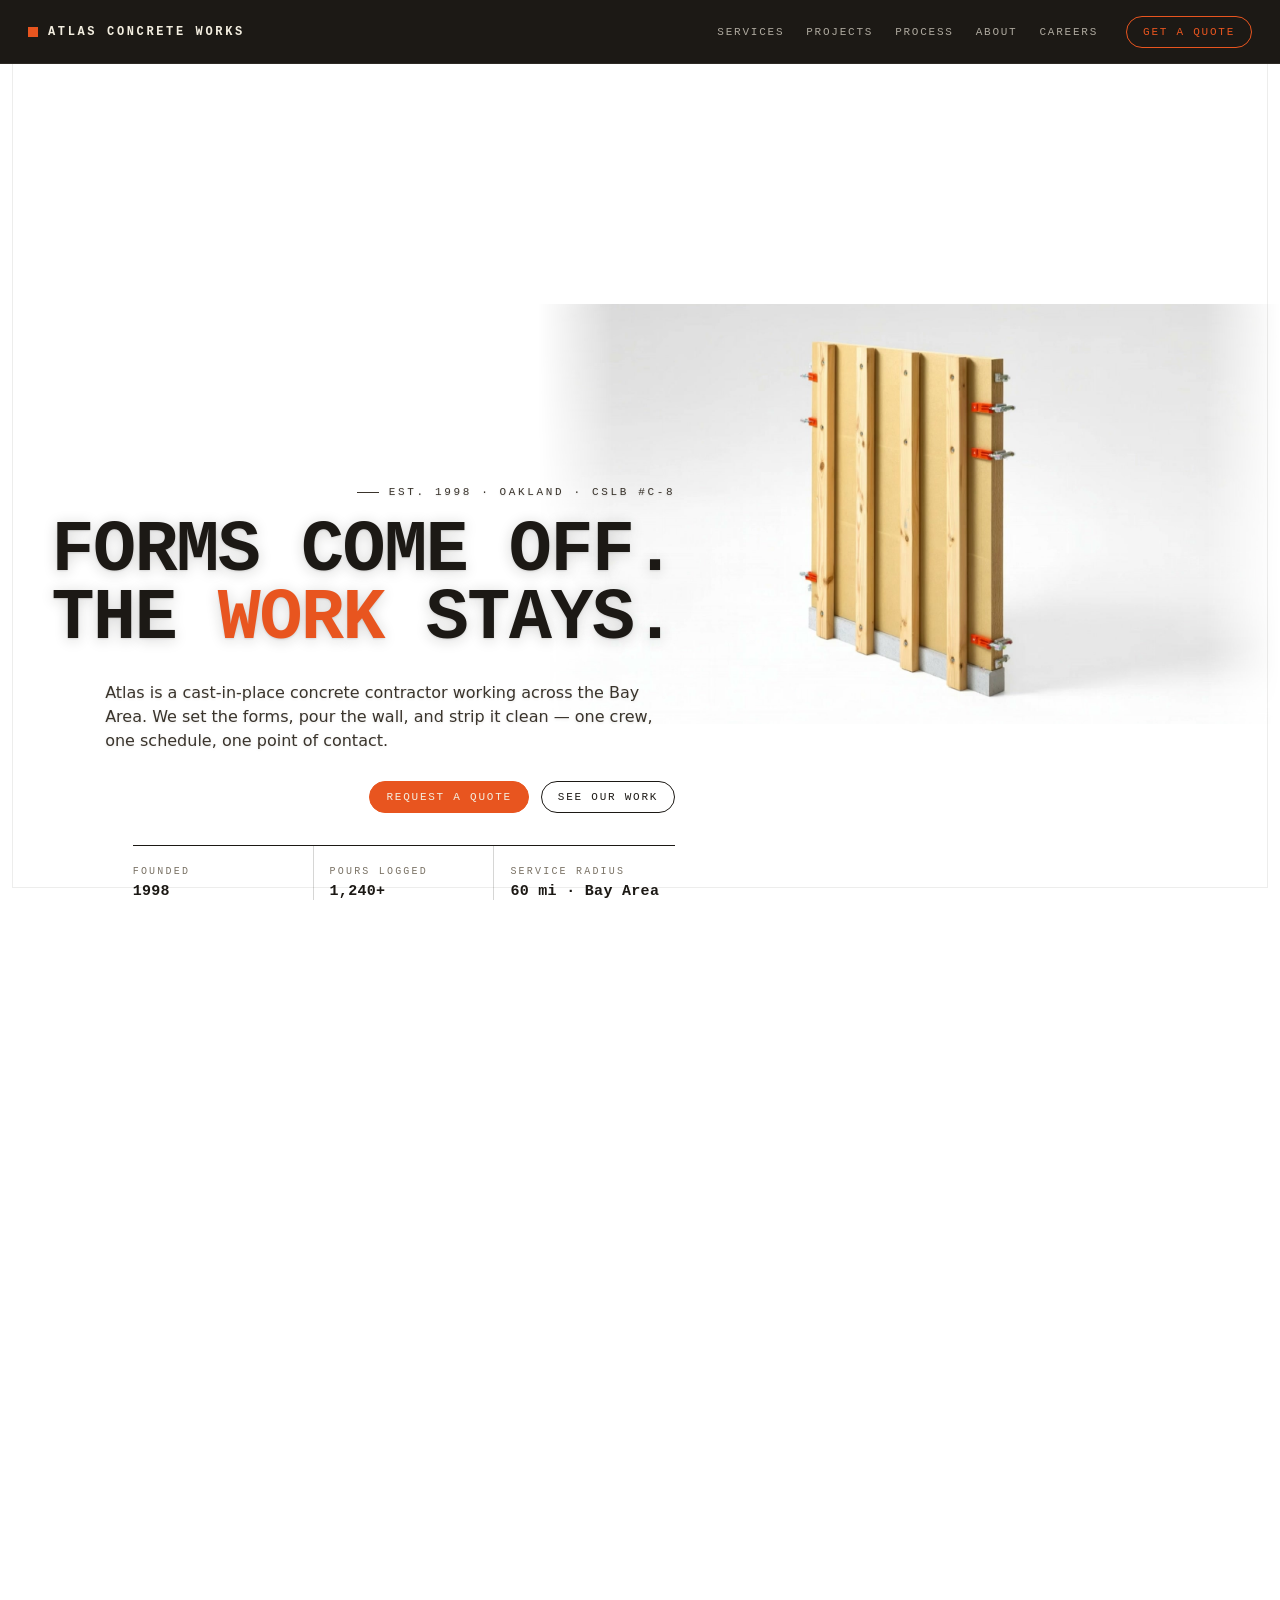
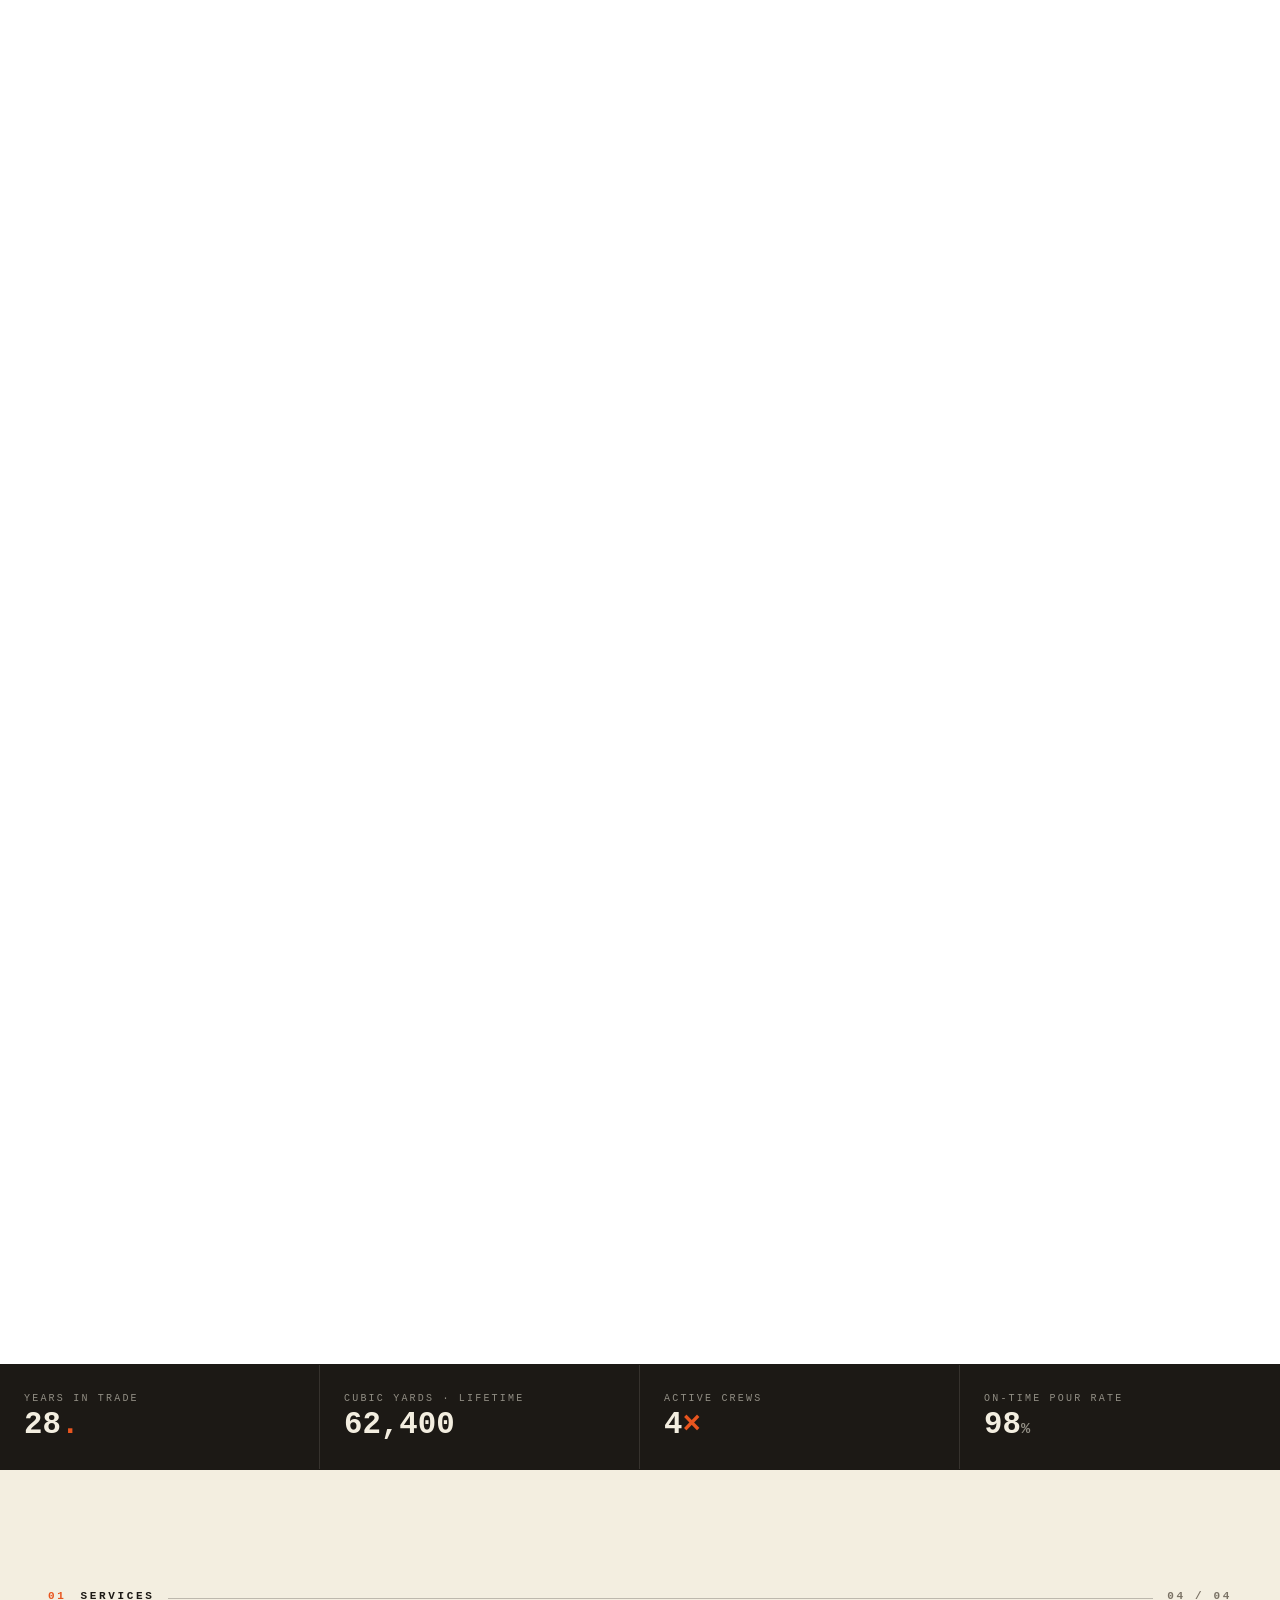
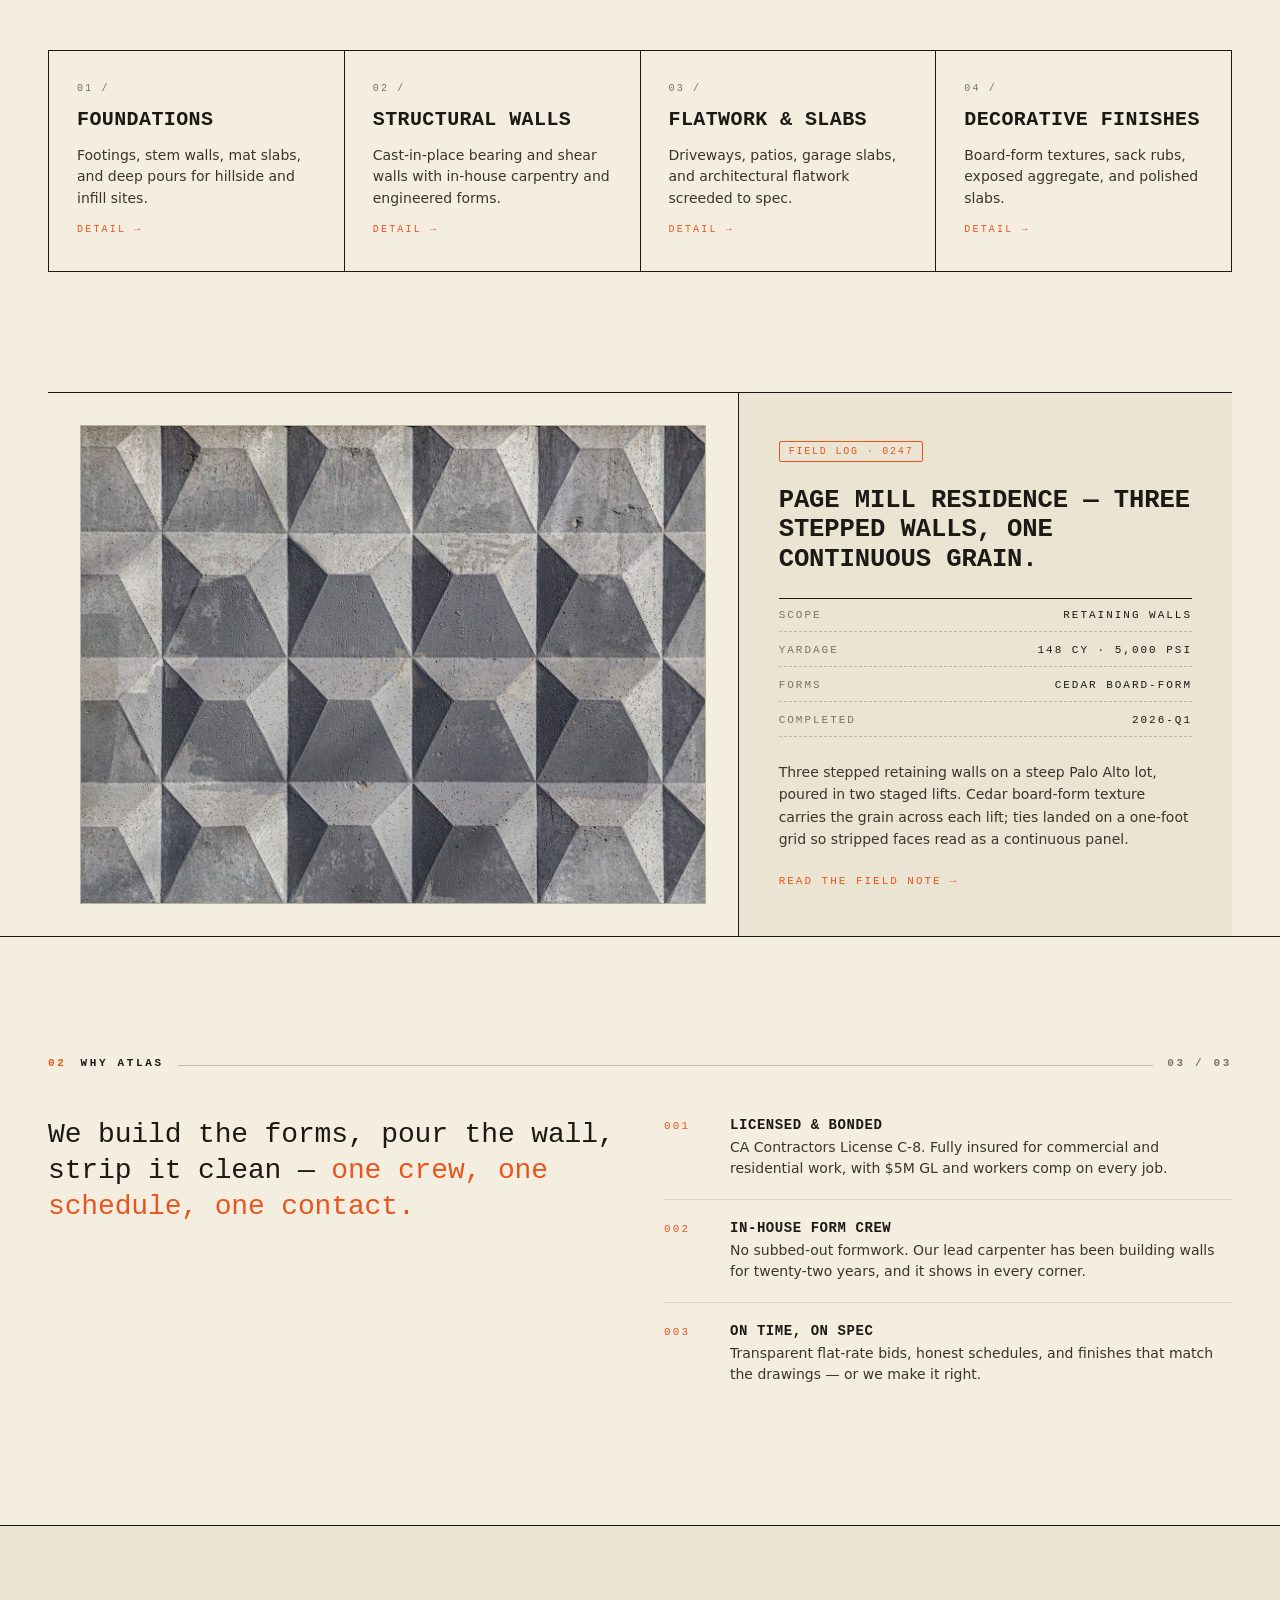
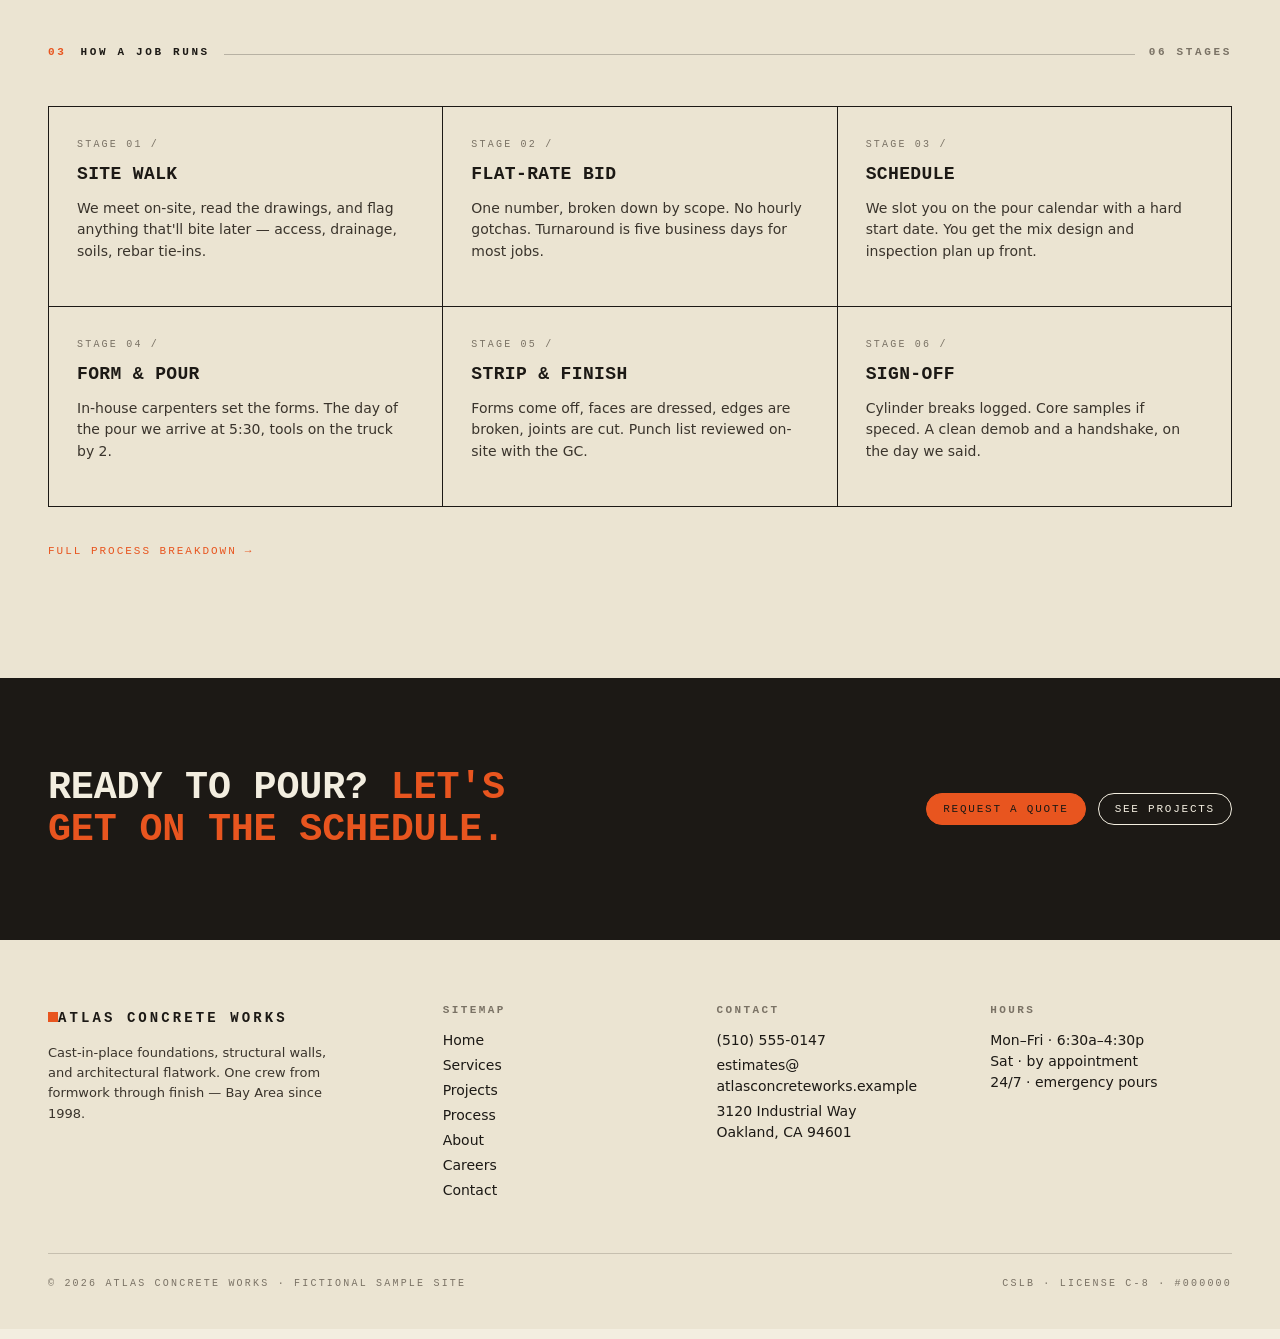
==== index.html @ 19ed17f6 "Initial commit: Atlas Concrete site" ====
<!doctype html>
<html lang="en">
<head>
<meta charset="utf-8">
<meta name="viewport" content="width=device-width, initial-scale=1">
<title>Atlas Concrete Works — Cast-in-Place Foundations, Walls & Flatwork</title>
<style>
/* ============================================================
   ATLAS CONCRETE WORKS — shared site stylesheet
   Extracted from landing page. All pages consume this.
   ============================================================ */
:root {
  --paper: #F3EEE0;
  --paper-2: #EBE4D2;
  --paper-3: #E0D8C2;
  --ink: #1C1915;
  --ink-soft: #3A342C;
  --ink-mute: #7A7265;
  --accent: #E8551F;
  --accent-ink: #B8421A;
  --rule: #1C1915;
  --nav-h: 64px;
  --mono: ui-monospace, "JetBrains Mono", "SF Mono", Menlo, Consolas, monospace;
  --sans: -apple-system, BlinkMacSystemFont, "Segoe UI", Inter, system-ui, sans-serif;
}

* { box-sizing: border-box; }
html, body { margin: 0; padding: 0; background: var(--paper); color: var(--ink); font-family: var(--sans); }
body { -webkit-font-smoothing: antialiased; text-rendering: optimizeLegibility; }
a { color: inherit; text-decoration: none; }
img, svg { display: block; max-width: 100%; }

/* spec-sheet frame */
body::before {
  content: ""; position: fixed; inset: 12px; border: 1px solid rgba(28,25,21,0.08);
  pointer-events: none; z-index: 40;
}
@media (max-width: 600px) { body::before { inset: 6px; } }

/* ---------- NAV (inverted dark) ---------- */
.nav {
  position: fixed; top: 0; left: 0; right: 0; height: var(--nav-h);
  display: flex; align-items: center; justify-content: space-between;
  padding: 0 28px;
  background: var(--ink);
  border-bottom: 1px solid rgba(243,238,224,0.08);
  z-index: 50;
  color: var(--paper);
}
.wordmark {
  font-family: var(--mono);
  font-size: 12px; letter-spacing: 0.22em; text-transform: uppercase;
  font-weight: 600;
  display: flex; align-items: center; gap: 10px;
  color: var(--paper);
}
.wordmark::before {
  content: ""; display: inline-block;
  width: 10px; height: 10px; background: var(--accent);
}
.nav-right { display: flex; align-items: center; gap: 28px; }
.nav-links { display: flex; gap: 22px; }
.nav-links a {
  font-family: var(--mono); font-size: 11px;
  letter-spacing: 0.16em; text-transform: uppercase;
  color: rgba(243,238,224,0.68);
  transition: color 160ms ease;
  position: relative;
  padding: 4px 0;
}
.nav-links a:hover { color: var(--paper); }
.nav-links a.active { color: var(--accent); }
.nav-links a.active::after {
  content: ""; position: absolute; left: 0; right: 0; bottom: -2px;
  height: 2px; background: var(--accent);
}
.cta {
  font-family: var(--mono);
  font-size: 11px; letter-spacing: 0.16em; text-transform: uppercase;
  padding: 9px 16px;
  border: 1px solid var(--accent);
  color: var(--accent);
  background: transparent;
  border-radius: 999px;
  transition: background 160ms ease, color 160ms ease;
  cursor: pointer;
}
.cta:hover { background: var(--accent); color: var(--paper); }
.cta.solid { background: var(--accent); color: var(--paper); }
.cta.solid:hover { background: var(--accent-ink); border-color: var(--accent-ink); }
.cta.ghost-ink { border-color: var(--ink); color: var(--ink); }
.cta.ghost-ink:hover { background: var(--ink); color: var(--paper); }

@media (max-width: 820px) {
  .nav-links { display: none; }
}

/* nav sits above a spacer so content doesn't slip under */
.nav-spacer { height: var(--nav-h); }

/* ---------- SECTION SCAFFOLDING ---------- */
.wrap { max-width: 1280px; margin: 0 auto; }
.wrap-narrow { max-width: 960px; margin: 0 auto; }

.section {
  padding: 120px 48px;
  border-top: 1px solid var(--rule);
  position: relative;
}
.section.tight { padding: 72px 48px; }
.section.paper-2 { background: var(--paper-2); }
.section.ink { background: var(--ink); color: var(--paper); }
.section.ink .section-label .title { color: var(--paper); }
.section.ink .section-label .rule { background: var(--paper); }

.section-label {
  font-family: var(--mono);
  font-size: 11px; letter-spacing: 0.24em; text-transform: uppercase;
  color: var(--ink-soft);
  margin: 0 0 48px 0;
  display: flex; align-items: baseline; gap: 14px;
}
.section-label .num { color: var(--accent); font-weight: 600; }
.section-label .title { color: var(--ink); }
.section-label .rule { flex: 1; height: 1px; background: var(--ink); opacity: 0.25; }
.section-label .meta { color: var(--ink-mute); font-weight: 600; }

@media (max-width: 720px) {
  .section { padding: 80px 24px; }
  .section.tight { padding: 56px 24px; }
}

/* ---------- PAGE HEADER (hero strip for sub-pages) ---------- */
.page-header {
  padding: 140px 48px 80px;
  background: var(--paper);
  border-bottom: 1px solid var(--rule);
  position: relative;
}
.page-header .crumbs {
  font-family: var(--mono);
  font-size: 11px; letter-spacing: 0.22em; text-transform: uppercase;
  color: var(--ink-mute);
  display: flex; gap: 10px; align-items: center;
  margin-bottom: 28px;
}
.page-header .crumbs a:hover { color: var(--accent); }
.page-header .crumbs .sep::before { content: "/"; color: rgba(28,25,21,0.3); }
.page-header h1 {
  font-family: var(--mono);
  font-weight: 600;
  font-size: clamp(40px, 6vw, 88px);
  line-height: 1.02; letter-spacing: -0.01em;
  text-transform: uppercase;
  margin: 0 0 24px 0;
  color: var(--ink);
  max-width: 18ch;
}
.page-header h1 .slash { color: var(--accent); }
.page-header .lede {
  font-size: clamp(16px, 1.4vw, 19px);
  line-height: 1.55; color: var(--ink-soft);
  max-width: 58ch; margin: 0;
}
.page-header .eyebrow {
  font-family: var(--mono);
  font-size: 11px; letter-spacing: 0.24em; text-transform: uppercase;
  color: var(--ink-soft);
  display: flex; align-items: center; gap: 10px;
  margin-bottom: 24px;
}
.page-header .eyebrow::before {
  content: ""; display: inline-block;
  width: 22px; height: 1px; background: var(--ink-soft);
}

@media (max-width: 720px) {
  .page-header { padding: 110px 24px 56px; }
}

/* ---------- GRID UTILITIES ---------- */
.grid-4, .grid-3, .grid-2 {
  display: grid; gap: 0;
  border-top: 1px solid var(--rule); border-left: 1px solid var(--rule);
}
.grid-4 { grid-template-columns: repeat(4, 1fr); }
.grid-3 { grid-template-columns: repeat(3, 1fr); }
.grid-2 { grid-template-columns: repeat(2, 1fr); }
.cell {
  padding: 32px 28px 36px;
  border-right: 1px solid var(--rule);
  border-bottom: 1px solid var(--rule);
  background: var(--paper);
  display: flex; flex-direction: column; gap: 14px;
  min-height: 200px;
  position: relative;
}
.cell.tall { min-height: 280px; }
.cell.has-hover { transition: background 180ms ease; cursor: pointer; }
.cell.has-hover:hover { background: var(--paper-2); }
.cell .idx {
  font-family: var(--mono);
  font-size: 10px; letter-spacing: 0.22em; text-transform: uppercase;
  color: var(--ink-mute);
}
.cell h3 {
  font-family: var(--mono);
  font-weight: 600;
  font-size: 18px; letter-spacing: 0.02em; text-transform: uppercase;
  margin: 0; color: var(--ink);
}
.cell p { font-size: 14px; line-height: 1.55; color: var(--ink-soft); margin: 0; }
.cell .cell-arrow {
  font-family: var(--mono);
  font-size: 10px; letter-spacing: 0.22em; text-transform: uppercase;
  color: var(--accent);
  margin-top: auto;
  display: inline-flex; align-items: center; gap: 8px;
}
.cell .cell-arrow::after {
  content: "→"; transition: transform 180ms ease;
}
.cell.has-hover:hover .cell-arrow::after { transform: translateX(4px); }

@media (max-width: 960px) { .grid-4 { grid-template-columns: repeat(2, 1fr); } }
@media (max-width: 560px) { .grid-4, .grid-3, .grid-2 { grid-template-columns: 1fr; } }

/* ---------- TWO-COL ---------- */
.two-col {
  display: grid; grid-template-columns: 1fr 1fr; gap: 48px; align-items: start;
}
.two-col.lead-right { grid-template-columns: 1fr 2fr; }
.two-col.narrow-right { grid-template-columns: 2fr 1fr; }
@media (max-width: 760px) {
  .two-col, .two-col.lead-right, .two-col.narrow-right { grid-template-columns: 1fr; gap: 28px; }
}

.lead-quote {
  font-family: var(--mono);
  font-size: clamp(20px, 2.2vw, 28px);
  line-height: 1.3; letter-spacing: -0.005em;
  color: var(--ink); margin: 0;
}
.lead-quote .slash { color: var(--accent); }

/* ---------- NUMBERED LIST ---------- */
.numlist { list-style: none; padding: 0; margin: 0; display: flex; flex-direction: column; gap: 20px; }
.numlist li {
  display: grid; grid-template-columns: 48px 1fr; gap: 18px; align-items: baseline;
  padding-bottom: 20px; border-bottom: 1px solid rgba(28,25,21,0.12);
}
.numlist li:last-child { border-bottom: 0; }
.numlist .n {
  font-family: var(--mono); font-size: 11px; letter-spacing: 0.2em;
  color: var(--accent);
}
.numlist .body { display: flex; flex-direction: column; gap: 4px; }
.numlist .body strong {
  font-family: var(--mono); font-weight: 600;
  font-size: 14px; letter-spacing: 0.04em; text-transform: uppercase;
  color: var(--ink);
}
.numlist .body span { font-size: 14px; color: var(--ink-soft); line-height: 1.5; }

/* ---------- META / SPEC ROWS ---------- */
.spec {
  font-family: var(--mono); font-size: 11px; letter-spacing: 0.18em; text-transform: uppercase;
  color: var(--ink-mute);
  display: flex; flex-direction: column; gap: 2px;
  border-top: 1px solid var(--ink);
}
.spec .row {
  display: flex; justify-content: space-between; gap: 12px;
  border-bottom: 1px dashed rgba(28,25,21,0.22); padding: 10px 0;
}
.spec .row span:last-child { color: var(--ink); }

/* ---------- TAGS ---------- */
.tag-pill {
  display: inline-block;
  font-family: var(--mono); font-size: 10px; letter-spacing: 0.18em; text-transform: uppercase;
  color: var(--accent);
  border: 1px solid var(--accent); padding: 4px 9px; border-radius: 2px;
}
.tag-pill.ink { color: var(--ink); border-color: var(--ink); }
.tag-pill.mute { color: var(--ink-mute); border-color: rgba(28,25,21,0.25); }

/* ---------- BODY COPY ---------- */
.prose p { font-size: 16px; line-height: 1.65; color: var(--ink-soft); margin: 0 0 14px 0; max-width: 64ch; }
.prose p.large { font-size: 18px; line-height: 1.55; color: var(--ink); }
.prose h2 {
  font-family: var(--mono); font-weight: 600;
  font-size: 22px; letter-spacing: 0.02em; text-transform: uppercase;
  margin: 40px 0 16px 0; color: var(--ink);
}
.prose h3 {
  font-family: var(--mono); font-weight: 600;
  font-size: 14px; letter-spacing: 0.06em; text-transform: uppercase;
  margin: 28px 0 10px 0; color: var(--ink);
}

/* ---------- PLACEHOLDER IMAGE ---------- */
.ph {
  position: relative;
  background:
    repeating-linear-gradient(
      135deg,
      rgba(28,25,21,0.08) 0 1px,
      transparent 1px 10px
    ),
    var(--paper-2);
  border: 1px solid rgba(28,25,21,0.25);
  display: flex; align-items: flex-end; justify-content: flex-start;
  padding: 14px;
  font-family: var(--mono); font-size: 10px; letter-spacing: 0.2em; text-transform: uppercase;
  color: var(--ink-soft);
  aspect-ratio: 4 / 3;
  overflow: hidden;
}
.ph.tall { aspect-ratio: 3 / 4; }
.ph.wide { aspect-ratio: 16 / 9; }
.ph.sq { aspect-ratio: 1 / 1; }
.ph .ph-label {
  background: var(--paper);
  padding: 4px 8px;
  border: 1px solid rgba(28,25,21,0.25);
}
.ph.dark {
  background:
    repeating-linear-gradient(
      135deg,
      rgba(243,238,224,0.10) 0 1px,
      transparent 1px 10px
    ),
    var(--ink);
  color: rgba(243,238,224,0.7);
  border-color: rgba(243,238,224,0.2);
}
.ph.dark .ph-label {
  background: var(--ink);
  color: rgba(243,238,224,0.85);
  border-color: rgba(243,238,224,0.2);
}
.ph > img { position: absolute; inset: 0; width: 100%; height: 100%; object-fit: cover; display: block; }

/* ---------- CTA BANDS ---------- */
.cta-band {
  padding: 88px 48px;
  border-top: 1px solid var(--rule);
  background: var(--ink);
  color: var(--paper);
  display: grid; grid-template-columns: 2fr 1fr; gap: 48px; align-items: center;
}
.cta-band h2 {
  font-family: var(--mono); font-weight: 600;
  font-size: clamp(28px, 3vw, 44px); line-height: 1.1;
  letter-spacing: -0.005em; text-transform: uppercase;
  margin: 0; max-width: 20ch;
}
.cta-band h2 .slash { color: var(--accent); }
.cta-band .cta { border-color: var(--accent); color: var(--accent); }
.cta-band .cta:hover { background: var(--accent); color: var(--ink); }
.cta-band .cta.solid { background: var(--accent); color: var(--ink); }
.cta-band .cta.solid:hover { background: var(--paper); color: var(--ink); border-color: var(--paper); }
.cta-band .actions { display: flex; gap: 12px; justify-content: flex-end; flex-wrap: wrap; }
@media (max-width: 720px) { .cta-band { grid-template-columns: 1fr; padding: 64px 24px; } .cta-band .actions { justify-content: flex-start; } }

/* ---------- FOOTER ---------- */
footer.site-foot {
  border-top: 1px solid var(--rule);
  padding: 64px 48px 40px;
  background: var(--paper-2);
}
.foot {
  display: grid; grid-template-columns: 1.5fr 1fr 1fr 1fr; gap: 32px; margin-bottom: 48px;
}
.foot h4 {
  font-family: var(--mono); font-weight: 600;
  font-size: 11px; letter-spacing: 0.22em; text-transform: uppercase;
  color: var(--ink-mute); margin: 0 0 14px 0;
}
.foot p, .foot a { font-size: 14px; color: var(--ink); margin: 4px 0; line-height: 1.5; display: block; }
.foot a:hover { color: var(--accent); }
.foot .wordmark { margin-bottom: 14px; color: var(--ink); }
.foot .wordmark::before { background: var(--accent); }
.foot .blurb { font-size: 13px; color: var(--ink-soft); max-width: 34ch; line-height: 1.55; }
.foot-bottom {
  display: flex; justify-content: space-between; align-items: center; gap: 12px;
  padding-top: 24px; border-top: 1px solid rgba(28,25,21,0.18);
  font-family: var(--mono); font-size: 10px; letter-spacing: 0.22em; text-transform: uppercase;
  color: var(--ink-mute);
}
@media (max-width: 820px) {
  .foot { grid-template-columns: 1fr 1fr; }
}
@media (max-width: 520px) {
  .foot { grid-template-columns: 1fr; }
  .foot-bottom { flex-direction: column; gap: 8px; align-items: flex-start; }
  footer.site-foot { padding: 56px 24px 32px; }
}

/* ---------- FORMS ---------- */
.form { display: grid; grid-template-columns: 1fr 1fr; gap: 20px; }
.form .full { grid-column: 1 / -1; }
.field { display: flex; flex-direction: column; gap: 6px; }
.field label {
  font-family: var(--mono); font-size: 10px; letter-spacing: 0.22em; text-transform: uppercase;
  color: var(--ink-mute);
}
.field input, .field select, .field textarea {
  font-family: var(--sans); font-size: 15px;
  padding: 12px 14px;
  background: var(--paper);
  border: 1px solid rgba(28,25,21,0.3);
  color: var(--ink);
  border-radius: 0;
  outline: none;
  transition: border-color 160ms ease, background 160ms ease;
}
.field input:focus, .field select:focus, .field textarea:focus {
  border-color: var(--accent);
  background: #FFFDF7;
}
.field textarea { min-height: 140px; resize: vertical; font-family: var(--sans); }
.field .hint { font-family: var(--mono); font-size: 10px; letter-spacing: 0.18em; text-transform: uppercase; color: var(--ink-mute); }
.field .err { color: var(--accent); font-family: var(--mono); font-size: 10px; letter-spacing: 0.18em; text-transform: uppercase; }

@media (max-width: 720px) { .form { grid-template-columns: 1fr; } }

/* ---------- LINK ---------- */
.textlink {
  font-family: var(--mono); font-size: 11px; letter-spacing: 0.18em; text-transform: uppercase;
  color: var(--accent); display: inline-flex; gap: 8px; align-items: center;
  border-bottom: 1px solid transparent;
}
.textlink::after { content: "→"; transition: transform 180ms ease; }
.textlink:hover::after { transform: translateX(4px); }

/* ---------- BIG NUMBERS ---------- */
.stats { display: grid; grid-template-columns: repeat(4, 1fr); gap: 0; border-top: 1px solid var(--rule); border-left: 1px solid var(--rule); }
.stat { padding: 36px 28px; border-right: 1px solid var(--rule); border-bottom: 1px solid var(--rule); display: flex; flex-direction: column; gap: 8px; min-height: 180px; justify-content: space-between; }
.stat .num {
  font-family: var(--mono); font-weight: 600;
  font-size: clamp(40px, 5vw, 64px);
  line-height: 1; letter-spacing: -0.02em;
  color: var(--ink);
}
.stat .num .unit { font-size: 0.45em; color: var(--ink-mute); margin-left: 6px; letter-spacing: 0.02em; }
.stat .k {
  font-family: var(--mono); font-size: 11px; letter-spacing: 0.22em; text-transform: uppercase;
  color: var(--ink-soft);
}
@media (max-width: 960px) { .stats { grid-template-columns: repeat(2, 1fr); } }
@media (max-width: 560px) { .stats { grid-template-columns: 1fr; } }

/* ---------- TABLE ---------- */
.tbl { width: 100%; border-collapse: collapse; font-size: 14px; }
.tbl th, .tbl td { padding: 14px 14px; text-align: left; border-bottom: 1px solid rgba(28,25,21,0.15); }
.tbl th { font-family: var(--mono); font-size: 10px; letter-spacing: 0.2em; text-transform: uppercase; color: var(--ink-mute); font-weight: 600; }
.tbl td { color: var(--ink); vertical-align: top; }
.tbl td.mono { font-family: var(--mono); font-size: 12px; letter-spacing: 0.06em; color: var(--ink-soft); }

/* ---------- TWEAKS PANEL ---------- */
.tweaks-panel {
  position: fixed; bottom: 20px; right: 20px; z-index: 90;
  background: var(--paper);
  border: 1px solid var(--ink);
  padding: 16px 18px 18px;
  width: 260px;
  font-family: var(--mono);
  box-shadow: 0 12px 40px rgba(28,25,21,0.18);
  display: none;
}
.tweaks-panel.on { display: block; }
.tweaks-panel h5 {
  font-size: 10px; letter-spacing: 0.22em; text-transform: uppercase;
  color: var(--ink-mute); margin: 0 0 12px 0; font-weight: 600;
  display: flex; justify-content: space-between; align-items: center;
}
.tweaks-panel .tw-group { margin-bottom: 14px; }
.tweaks-panel .tw-label {
  font-size: 10px; letter-spacing: 0.22em; text-transform: uppercase;
  color: var(--ink); display: block; margin-bottom: 6px;
}
.tweaks-panel .swatches { display: flex; gap: 6px; }
.tweaks-panel .sw {
  width: 22px; height: 22px; border: 1px solid var(--ink); cursor: pointer;
  border-radius: 0;
  padding: 0;
}
.tweaks-panel .sw.active { outline: 2px solid var(--ink); outline-offset: 2px; }
.tweaks-panel select {
  width: 100%; padding: 6px 8px;
  font-family: var(--mono); font-size: 10px; letter-spacing: 0.16em; text-transform: uppercase;
  background: var(--paper); color: var(--ink);
  border: 1px solid var(--ink); border-radius: 0;
}

</style>
<style>
  /* ---------- HOME HERO (composed, typographic) ---------- */
  .home-hero {
    position: relative;
    padding: 72px 48px 40px;
    display: grid;
    grid-template-columns: 1fr;
    gap: 40px;
    align-items: end;
    background: var(--paper);
    overflow: hidden;
  }
  .home-hero .hero-right { display: none; }
  .home-hero .eyebrow {
    font-family: var(--mono);
    font-size: 11px; letter-spacing: 0.24em; text-transform: uppercase;
    color: var(--ink-soft);
    display: flex; align-items: center; gap: 10px;
    margin-bottom: 20px;
  }
  .home-hero .eyebrow::before {
    content: ""; display: inline-block;
    width: 22px; height: 1px; background: var(--ink-soft);
  }
  .home-hero h1 {
    font-family: var(--mono);
    font-weight: 600;
    font-size: clamp(44px, 8.2vw, 128px);
    line-height: 0.94; letter-spacing: -0.02em;
    text-transform: uppercase;
    margin: 0 0 32px 0;
    color: var(--ink);
  }
  .home-hero h1 .slash { color: var(--accent); }
  .home-hero h1 .thin { font-weight: 400; color: var(--ink-soft); }
  .home-hero .tag {
    font-family: var(--sans);
    font-size: clamp(16px, 1.3vw, 20px);
    line-height: 1.5;
    color: var(--ink-soft);
    margin: 0 0 32px 0; max-width: 48ch;
  }
  .home-hero .hero-ctas {
    display: flex; gap: 12px; flex-wrap: wrap; margin-bottom: 40px;
  }
  .hero-meta {
    display: grid; grid-template-columns: repeat(3, 1fr);
    gap: 0;
    border-top: 1px solid var(--ink);
  }
  .hero-meta .m {
    padding: 20px 16px 0 0;
    display: flex; flex-direction: column; gap: 6px;
    border-right: 1px solid rgba(28,25,21,0.18);
    padding-left: 16px;
  }
  .hero-meta .m:first-child { padding-left: 0; }
  .hero-meta .m:last-child { border-right: 0; }
  .hero-meta .k {
    font-family: var(--mono); font-size: 10px; letter-spacing: 0.22em; text-transform: uppercase;
    color: var(--ink-mute);
  }
  .hero-meta .v {
    font-family: var(--mono); font-size: 15px; letter-spacing: 0.02em;
    color: var(--ink); font-weight: 600;
  }

  .hero-right {
    display: flex; flex-direction: column; gap: 18px;
    align-self: stretch;
  }
  .hero-right .ph { flex: 1; min-height: 320px; }
  .hero-right .spec { margin-top: 0; }

  @media (max-width: 960px) {
    .home-hero { padding: 48px 24px; gap: 32px; }
  }

  /* ---------- STRIP OF WORKING STATS ---------- */
  .strip {
    background: var(--ink); color: var(--paper);
    display: grid; grid-template-columns: repeat(4, 1fr);
    border-top: 1px solid var(--rule);
  }
  .strip .s {
    padding: 28px 24px; border-right: 1px solid rgba(243,238,224,0.12);
    display: flex; flex-direction: column; gap: 6px;
  }
  .strip .s:last-child { border-right: 0; }
  .strip .s .k {
    font-family: var(--mono); font-size: 10px; letter-spacing: 0.22em; text-transform: uppercase;
    color: rgba(243,238,224,0.55);
  }
  .strip .s .v {
    font-family: var(--mono); font-weight: 600;
    font-size: clamp(24px, 2.4vw, 36px); line-height: 1;
    color: var(--paper);
  }
  .strip .s .v .accent { color: var(--accent); }
  @media (max-width: 720px) { .strip { grid-template-columns: repeat(2, 1fr); } }

  /* ---------- FEATURED PROJECT ---------- */
  .featured {
    display: grid; grid-template-columns: 1.4fr 1fr; gap: 0;
    border-top: 1px solid var(--rule);
  }
  .featured .img {
    border-right: 1px solid var(--rule);
    padding: 32px;
    background: var(--paper);
  }
  .featured .img .ph { height: 100%; aspect-ratio: auto; min-height: 420px; }
  .featured .meta {
    padding: 48px 40px;
    display: flex; flex-direction: column; gap: 24px;
    background: var(--paper-2);
  }
  .featured .meta .tag-pill { align-self: flex-start; }
  .featured .meta h3 {
    font-family: var(--mono); font-weight: 600;
    font-size: clamp(22px, 2vw, 30px); letter-spacing: -0.005em; text-transform: uppercase;
    margin: 0; line-height: 1.15;
  }
  .featured .meta p { font-size: 14px; color: var(--ink-soft); line-height: 1.6; margin: 0; }
  @media (max-width: 960px) {
    .featured { grid-template-columns: 1fr; }
    .featured .img { border-right: 0; border-bottom: 1px solid var(--rule); }
    .featured .img .ph { min-height: 280px; }
  }

  /* ---------- Home services mini ---------- */
  .home-services .cell h3 { font-size: 20px; }

  /* ---------- Scroll-scrub hero ---------- */
  .scroll-hero {
    position: relative;
    height: 500vh;
    background: #fff;
  }
  .scroll-hero .sticky {
    position: sticky; top: 0;
    height: 100vh;
    overflow: hidden;
    background: #fff;
    isolation: isolate;
    display: block;
    padding: 0;
    box-sizing: border-box;
  }
  .scroll-hero .scroll-hero-media {
    position: absolute;
    top: 0;
    right: 0;
    bottom: 0;
    left: 42%;
    background: #fff;
    z-index: 1;
  }
  .scroll-hero .video-fallback {
    position: absolute;
    inset: 0;
    width: 100%;
    height: 100%;
    object-fit: contain;
    pointer-events: none;
    transition: opacity 220ms ease;
    z-index: 1;
  }
  .scroll-hero.video-ready .video-fallback { opacity: 0; }
  .scroll-hero .scroll-overlay {
    position: absolute;
    top: 0;
    left: 0;
    bottom: 0;
    right: 43.5%;
    z-index: 3;
    padding: calc(var(--nav-h) + 64px) 48px 64px;
    background: transparent;
    display: flex;
    flex-direction: column;
    justify-content: flex-end;
    overflow: visible;
    gap: 0;
  }
  .scroll-hero .scroll-overlay .eyebrow {
    text-shadow: 0 1px 2px rgba(28,25,21,0.12);
  }
  .scroll-hero .scroll-overlay h1 {
    font-size: clamp(44px, 5.6vw, 92px);
    line-height: 0.94;
    margin-bottom: 28px;
    text-shadow: 0 2px 14px rgba(28,25,21,0.18), 0 1px 2px rgba(28,25,21,0.12);
  }
  .scroll-hero .scroll-overlay .tag {
    font-size: clamp(16px, 1.2vw, 20px);
    margin-bottom: 28px;
    max-width: 56ch;
    text-shadow: 0 1px 3px rgba(28,25,21,0.1);
  }
  .scroll-hero .scroll-overlay .hero-ctas { margin-bottom: 32px; }
  .scroll-hero video {
    position: absolute;
    inset: 0;
    width: 100%; height: 100%;
    object-fit: contain;
    display: block;
    background-color: #fff;
    -webkit-mask-image:
      linear-gradient(to bottom, transparent 0%, transparent 22%, #000 26%, #000 70%, transparent 85%),
      linear-gradient(to right, transparent 0%, #000 10%, #000 90%, transparent 100%),
      radial-gradient(ellipse 28% 30% at top left, transparent 20%, #000 95%),
      radial-gradient(ellipse 28% 30% at top right, transparent 20%, #000 95%);
    -webkit-mask-composite: source-in;
    mask-image:
      linear-gradient(to bottom, transparent 0%, transparent 22%, #000 26%, #000 70%, transparent 85%),
      linear-gradient(to right, transparent 0%, #000 10%, #000 90%, transparent 100%),
      radial-gradient(ellipse 28% 30% at top left, transparent 20%, #000 95%),
      radial-gradient(ellipse 28% 30% at top right, transparent 20%, #000 95%);
    mask-composite: intersect;
    z-index: 2;
  }
  @media (max-width: 960px) {
    .scroll-hero .scroll-hero-media {
      left: 0;
      top: 50%;
    }
    .scroll-hero .scroll-overlay {
      right: 0;
      bottom: auto;
      height: 50%;
      justify-content: flex-start;
      padding: calc(var(--nav-h) + 24px) 24px 24px;
    }
  }
  @media (prefers-reduced-motion: reduce) {
    .scroll-hero video { display: none; }
    .scroll-hero.video-ready .video-fallback { opacity: 1; }
  }
</style>
</head>
<body>

<div data-nav></div>

<main>

  <!-- HERO: scroll-scrub animation with overlay -->
  <section class="scroll-hero" id="scroll-hero">
    <div class="sticky">
      <div class="home-hero scroll-overlay">
      <span class="eyebrow">Est. 1998 · Oakland · CSLB #C-8</span>
      <h1>
        Forms come off.<br>
        The <span class="slash">work</span> stays.
      </h1>
      <p class="tag">Atlas is a cast-in-place concrete contractor working across the Bay Area. We set the forms, pour the wall, and strip it clean — one crew, one schedule, one point of contact.</p>
      <div class="hero-ctas">
        <a class="cta solid" href="contact.html">Request a quote</a>
        <a class="cta ghost-ink" href="projects.html">See our work</a>
      </div>
      <div class="hero-meta">
        <div class="m"><span class="k">Founded</span><span class="v">1998</span></div>
        <div class="m"><span class="k">Pours logged</span><span class="v">1,240+</span></div>
        <div class="m"><span class="k">Service radius</span><span class="v">60 mi · Bay Area</span></div>
      </div>
      </div>
    <div class="scroll-hero-media">
    <video id="scroll-hero-video"
           src="[data-uri]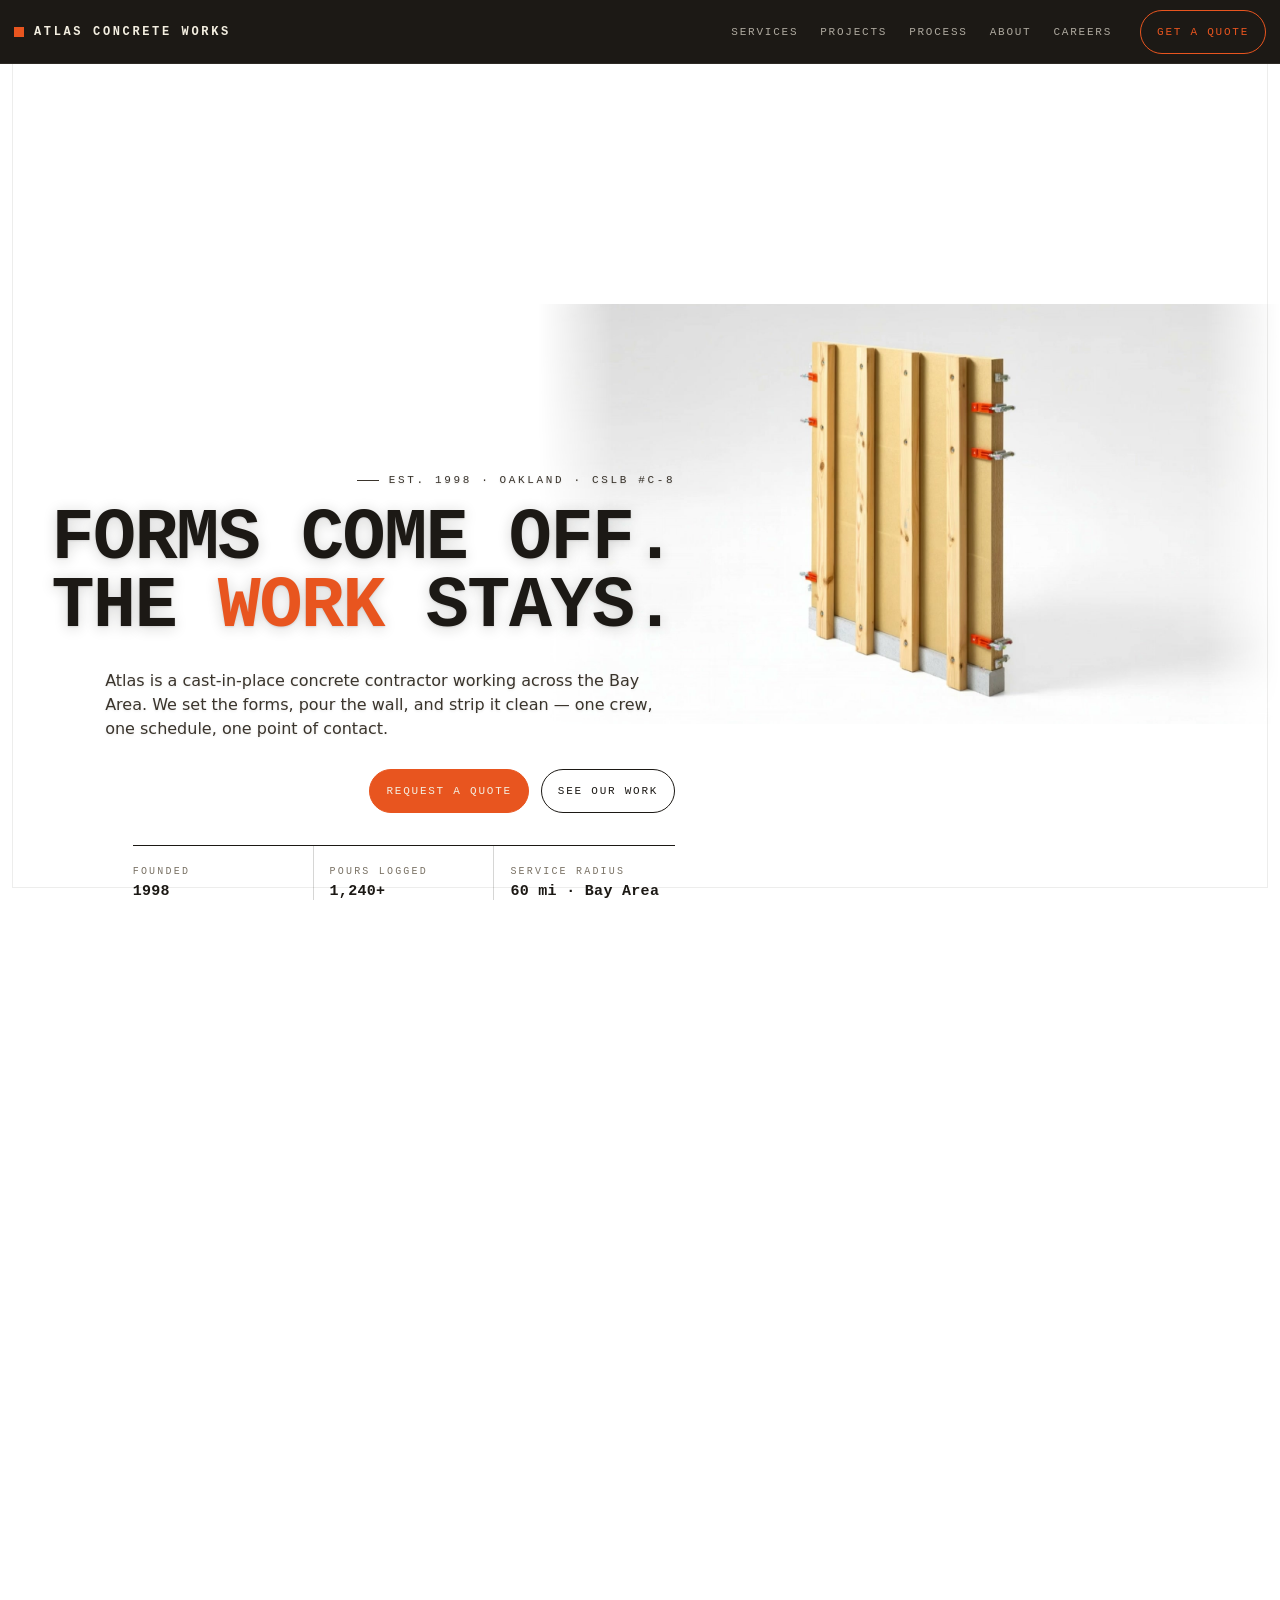
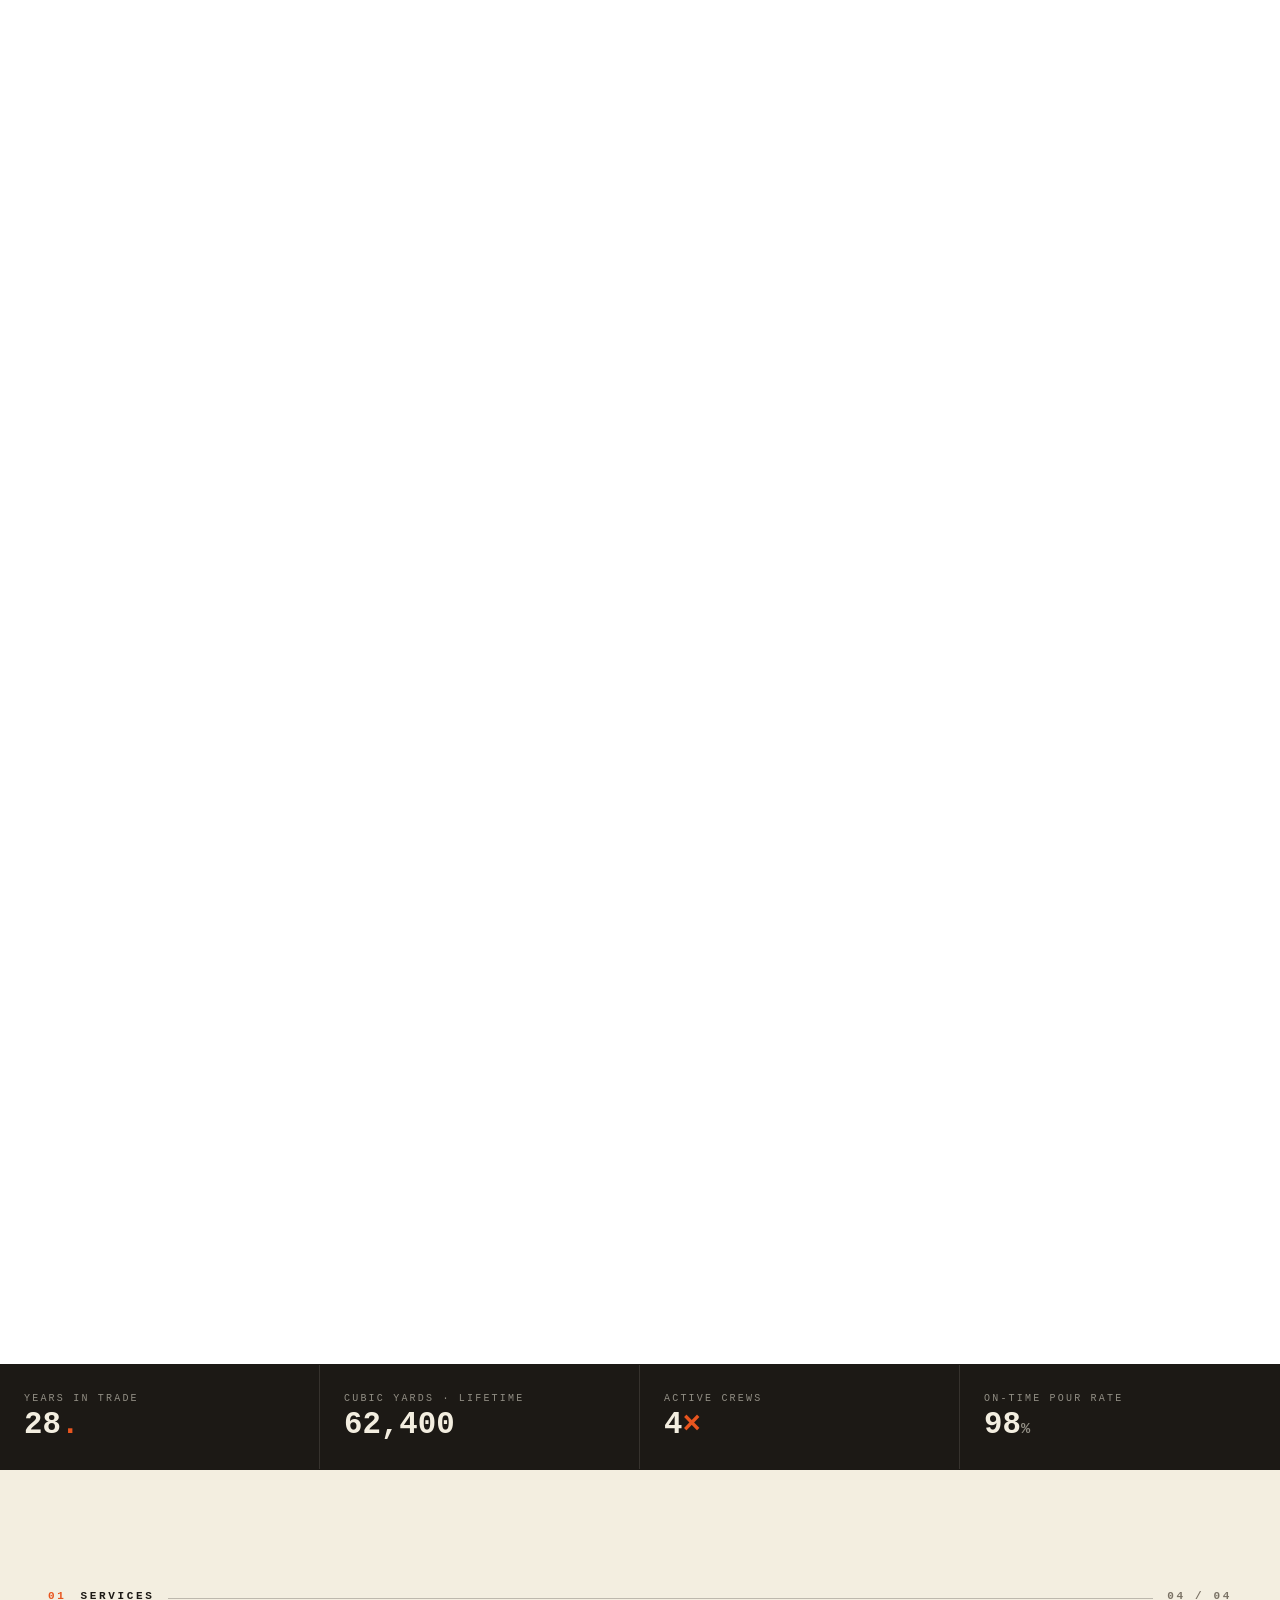
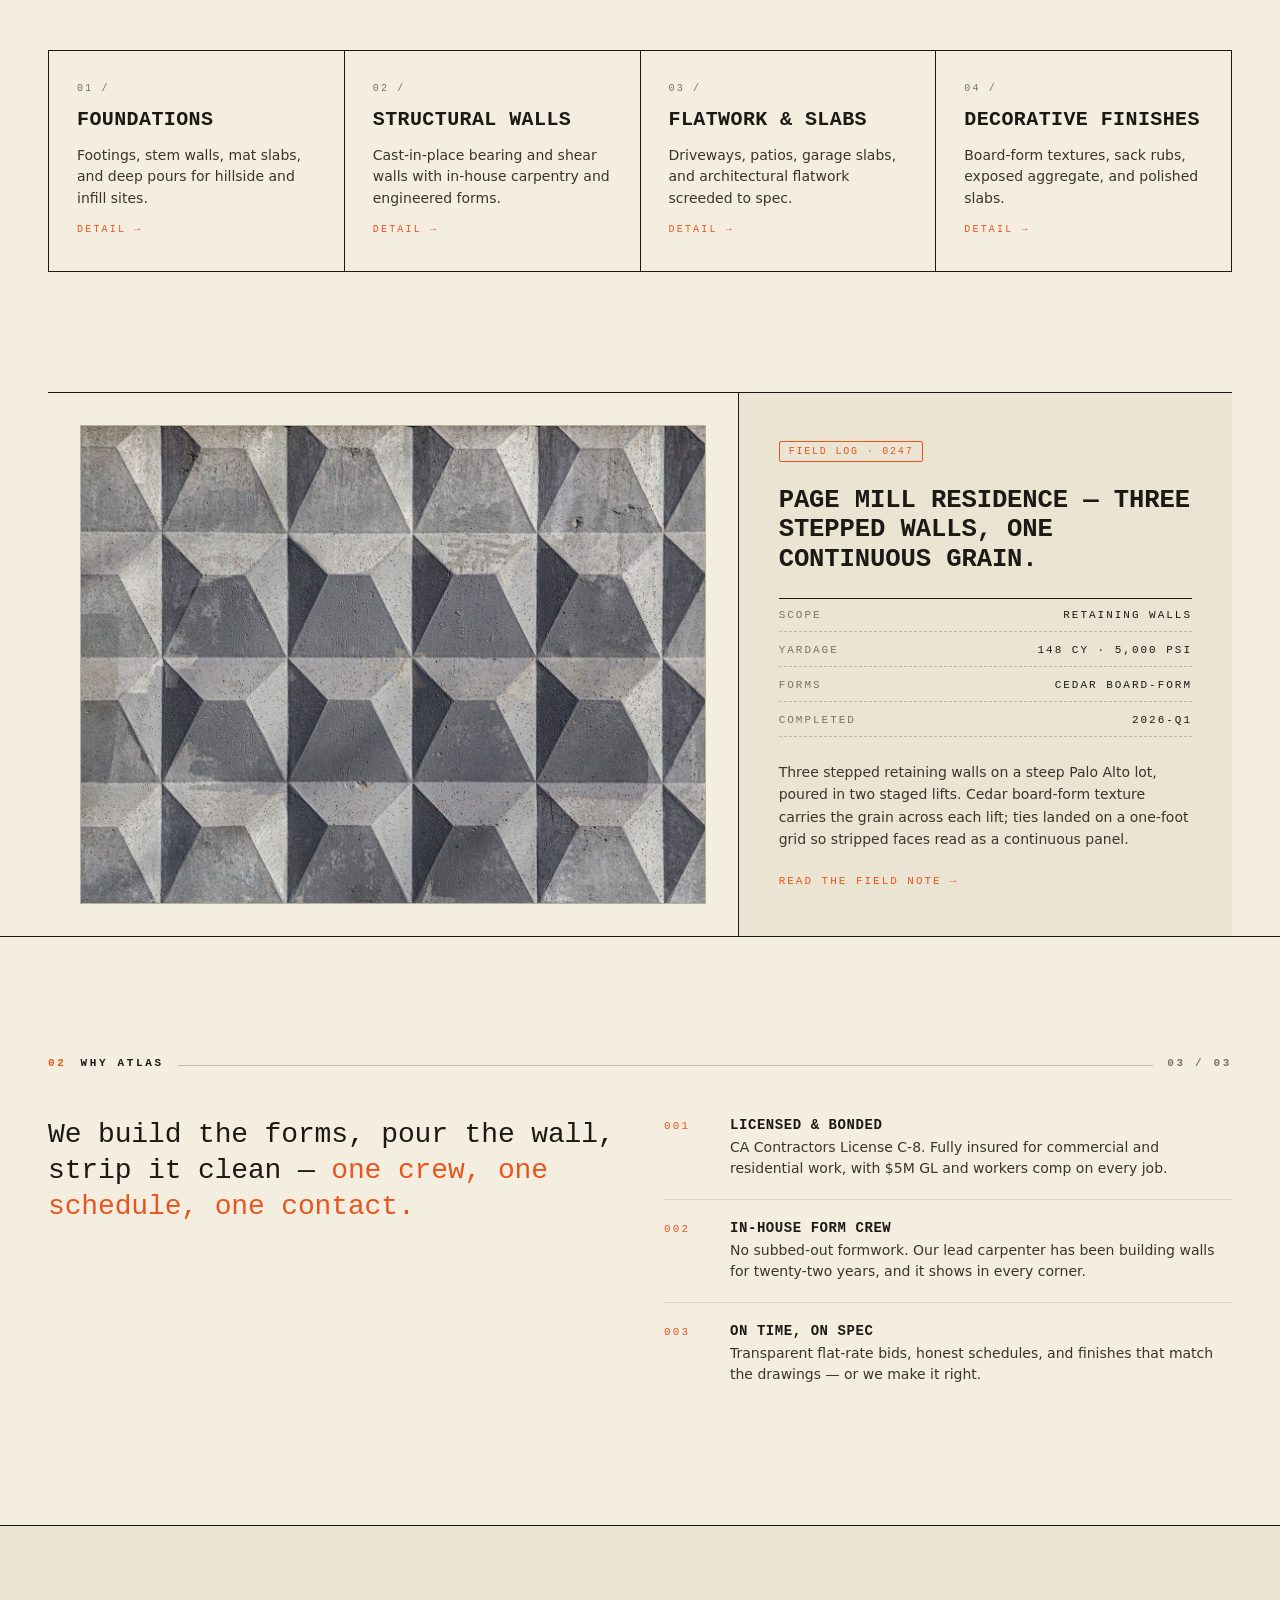
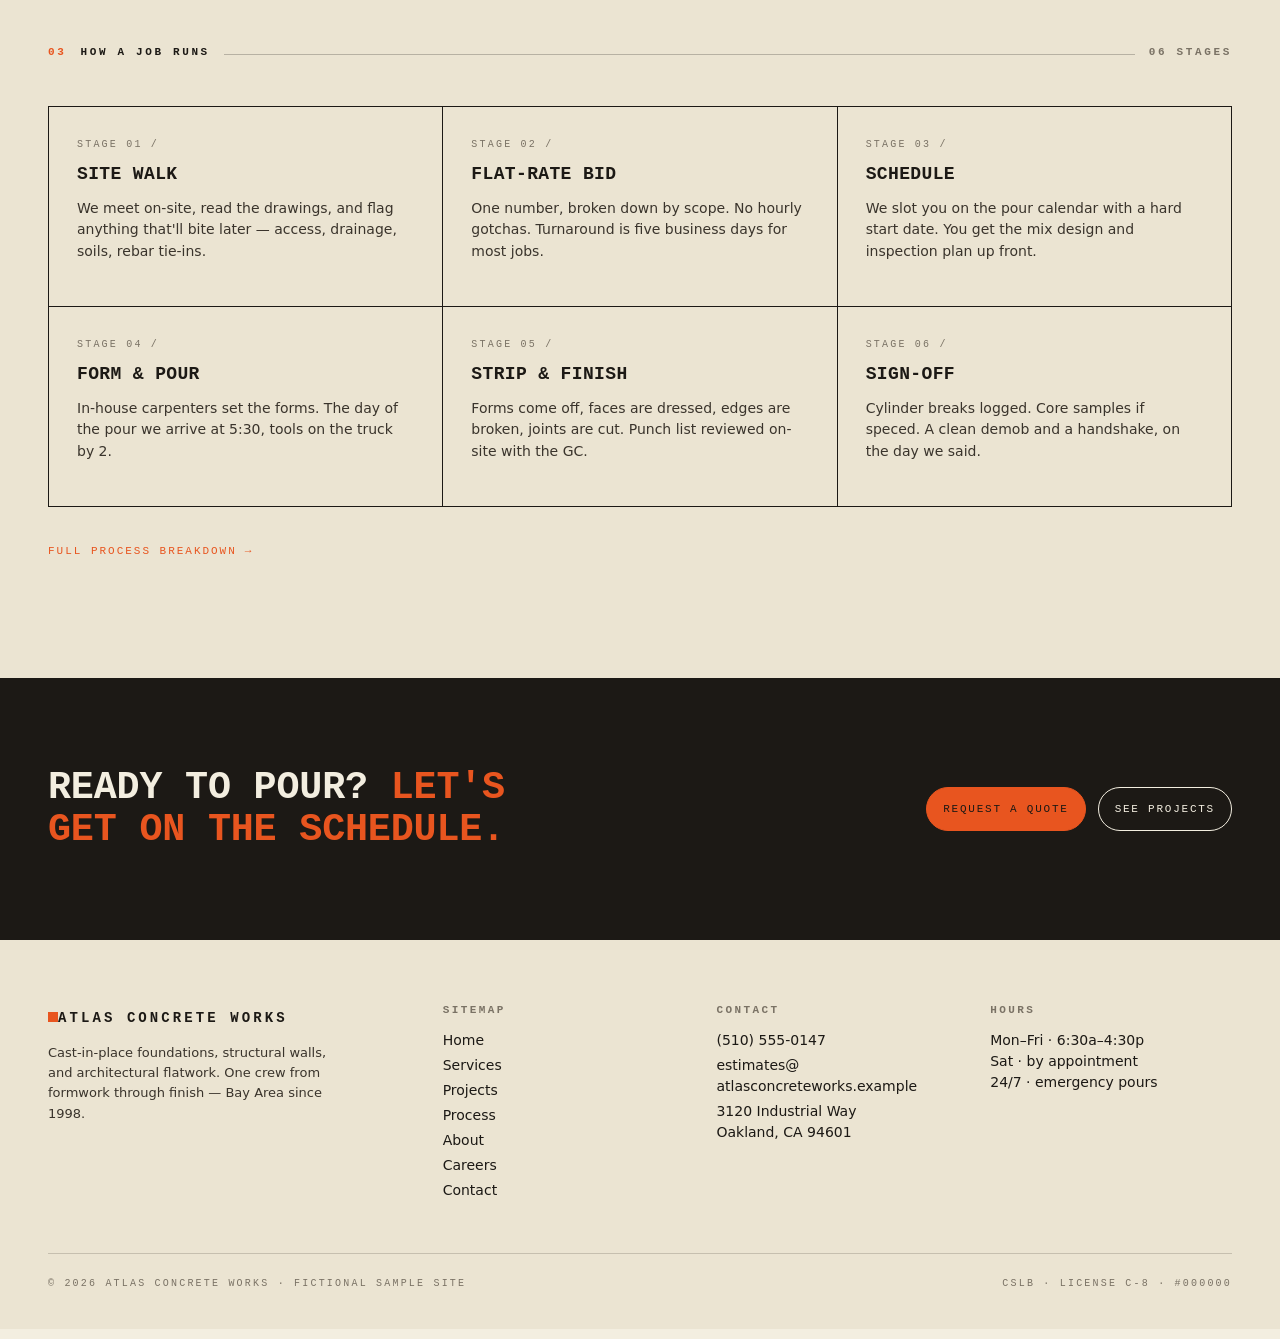
